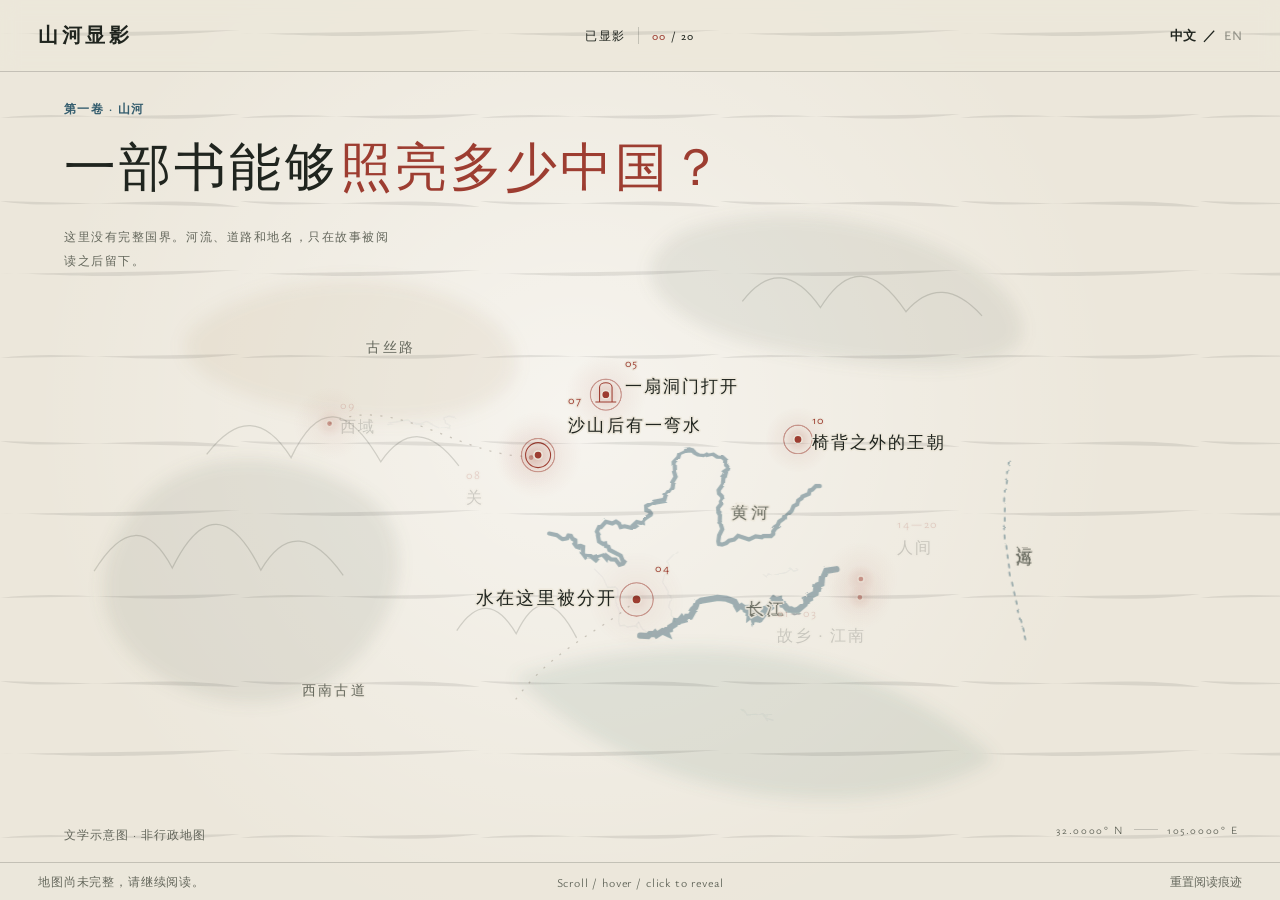
==== index.html @ 03dee872 "initial template" ====
<!doctype html>
<html lang="zh-CN">
  <head>
    <meta charset="UTF-8" />
    <meta name="viewport" content="width=device-width, initial-scale=1" />
    <meta http-equiv="refresh" content="0; url=./site/index.html" />
    <title>山河显影 · 文化苦旅阅读地图</title>
  </head>
  <body>
    <p><a href="./site/index.html">进入中国故事地图</a></p>
  </body>
</html>
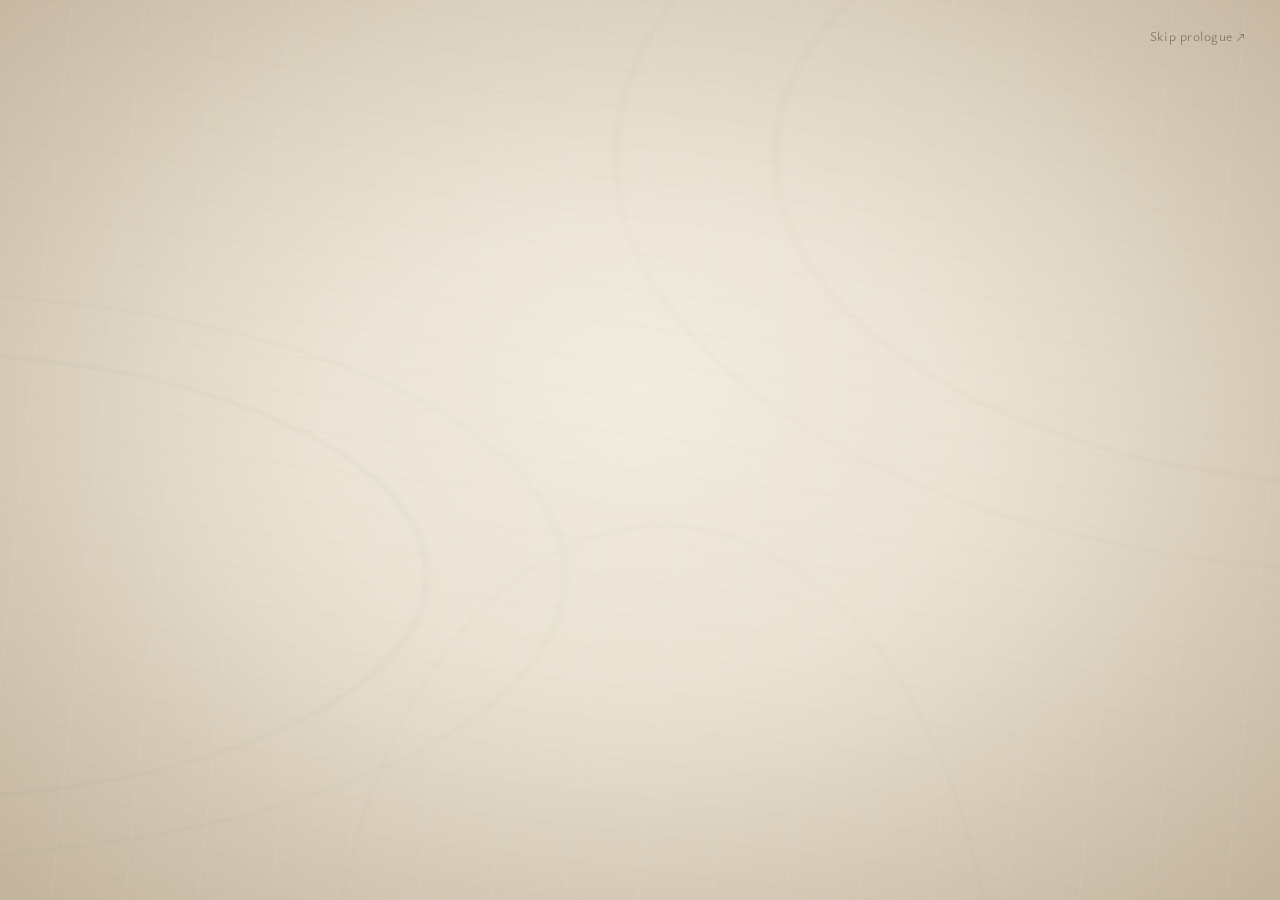
==== commit 32086553: "update English title preview" ====
--- a/index.html
+++ b/index.html
@@ -4,9 +4,9 @@
     <meta charset="UTF-8" />
     <meta name="viewport" content="width=device-width, initial-scale=1" />
     <meta http-equiv="refresh" content="0; url=./site/index.html" />
-    <title>山河显影 · 文化苦旅阅读地图</title>
+    <title>Land Made Visible: A Gamified Story Map of Bittersweet Journey</title>
   </head>
   <body>
-    <p><a href="./site/index.html">进入中国故事地图</a></p>
+    <p><a href="./site/index.html">Enter the Storymap</a></p>
   </body>
 </html>
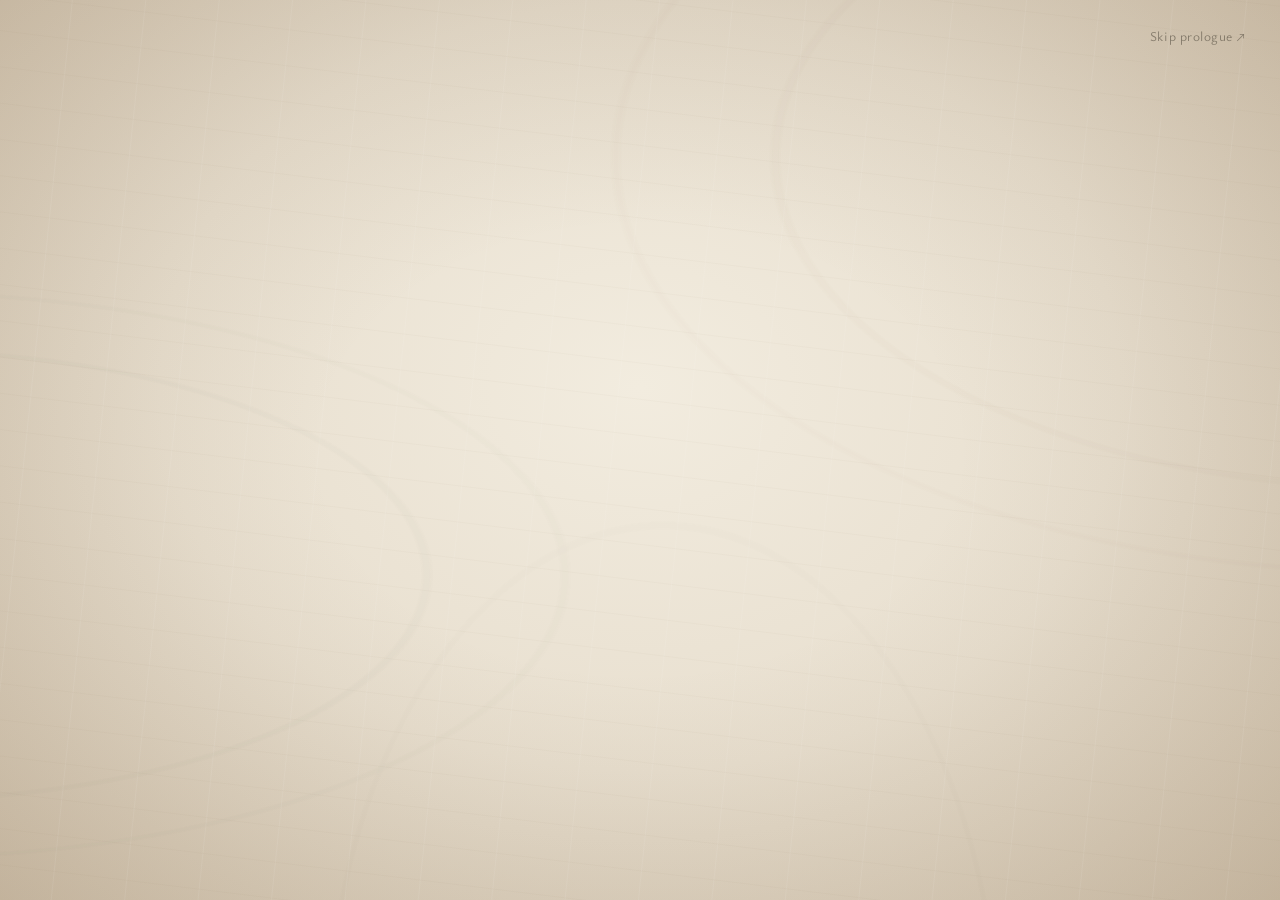
==== commit 894d49a2: "add google analytics tracker" ====
--- a/index.html
+++ b/index.html
@@ -5,6 +5,15 @@
     <meta name="viewport" content="width=device-width, initial-scale=1" />
     <meta http-equiv="refresh" content="0; url=./site/index.html" />
     <title>Land Made Visible: A Gamified Story Map of Bittersweet Journey</title>
+    <!-- Google tag (gtag.js) -->
+    <script async src="https://www.googletagmanager.com/gtag/js?id=G-G4Y7367LWY"></script>
+    <script>
+      window.dataLayer = window.dataLayer || [];
+      function gtag(){dataLayer.push(arguments);}
+      gtag('js', new Date());
+
+      gtag('config', 'G-G4Y7367LWY');
+    </script>
   </head>
   <body>
     <p><a href="./site/index.html">Enter the Storymap</a></p>
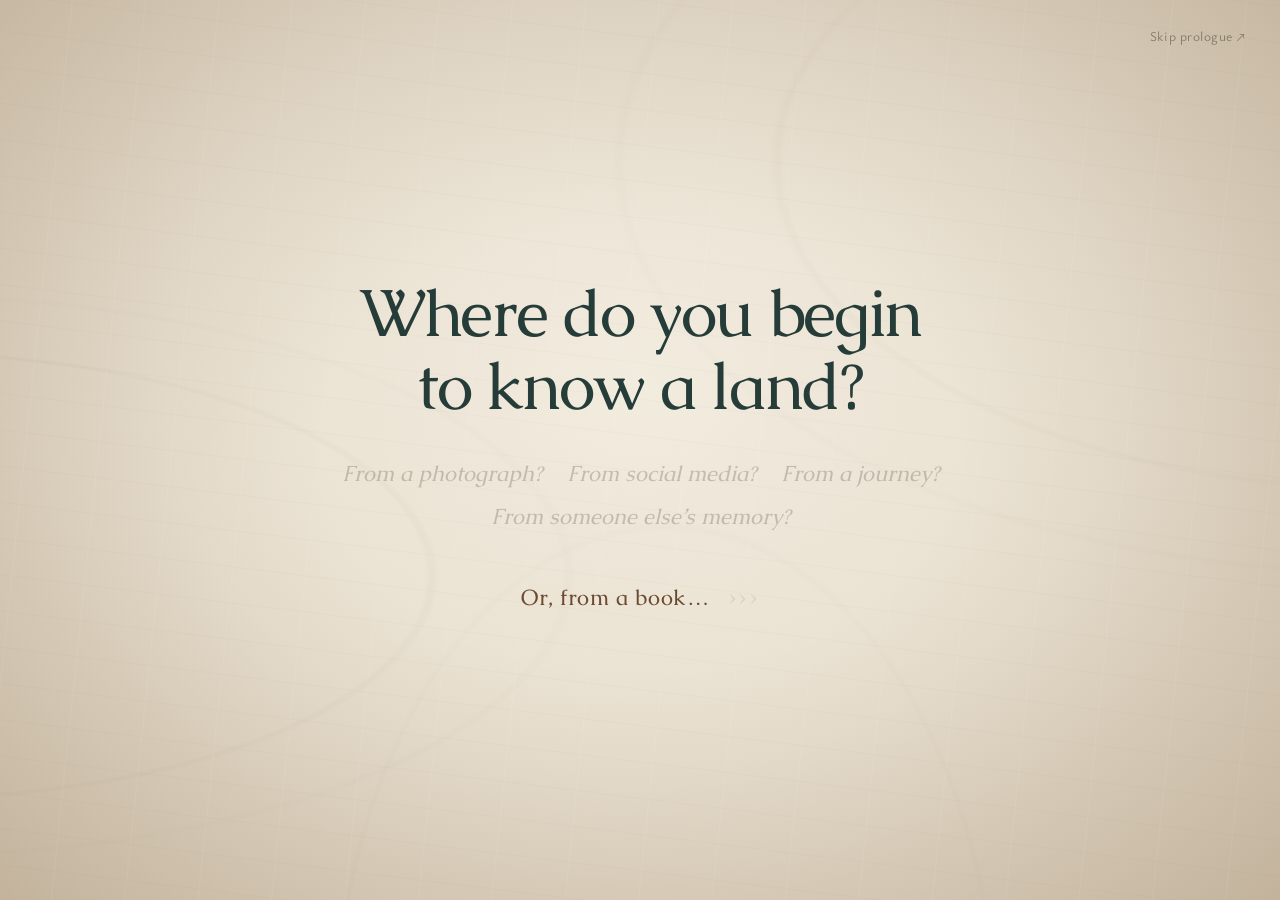
==== commit f2e2d181: "add traffic tracker" ====
--- a/index.html
+++ b/index.html
@@ -3,17 +3,14 @@
   <head>
     <meta charset="UTF-8" />
     <meta name="viewport" content="width=device-width, initial-scale=1" />
-    <meta http-equiv="refresh" content="0; url=./site/index.html" />
     <title>Land Made Visible: A Gamified Story Map of Bittersweet Journey</title>
-    <!-- Google tag (gtag.js) -->
-    <script async src="https://www.googletagmanager.com/gtag/js?id=G-G4Y7367LWY"></script>
     <script>
-      window.dataLayer = window.dataLayer || [];
-      function gtag(){dataLayer.push(arguments);}
-      gtag('js', new Date());
-
-      gtag('config', 'G-G4Y7367LWY');
+      const destination = new URL("./site/index.html", window.location.href);
+      destination.search = window.location.search;
+      destination.hash = window.location.hash;
+      window.location.replace(destination.href);
     </script>
+    <noscript><meta http-equiv="refresh" content="0; url=./site/index.html" /></noscript>
   </head>
   <body>
     <p><a href="./site/index.html">Enter the Storymap</a></p>
